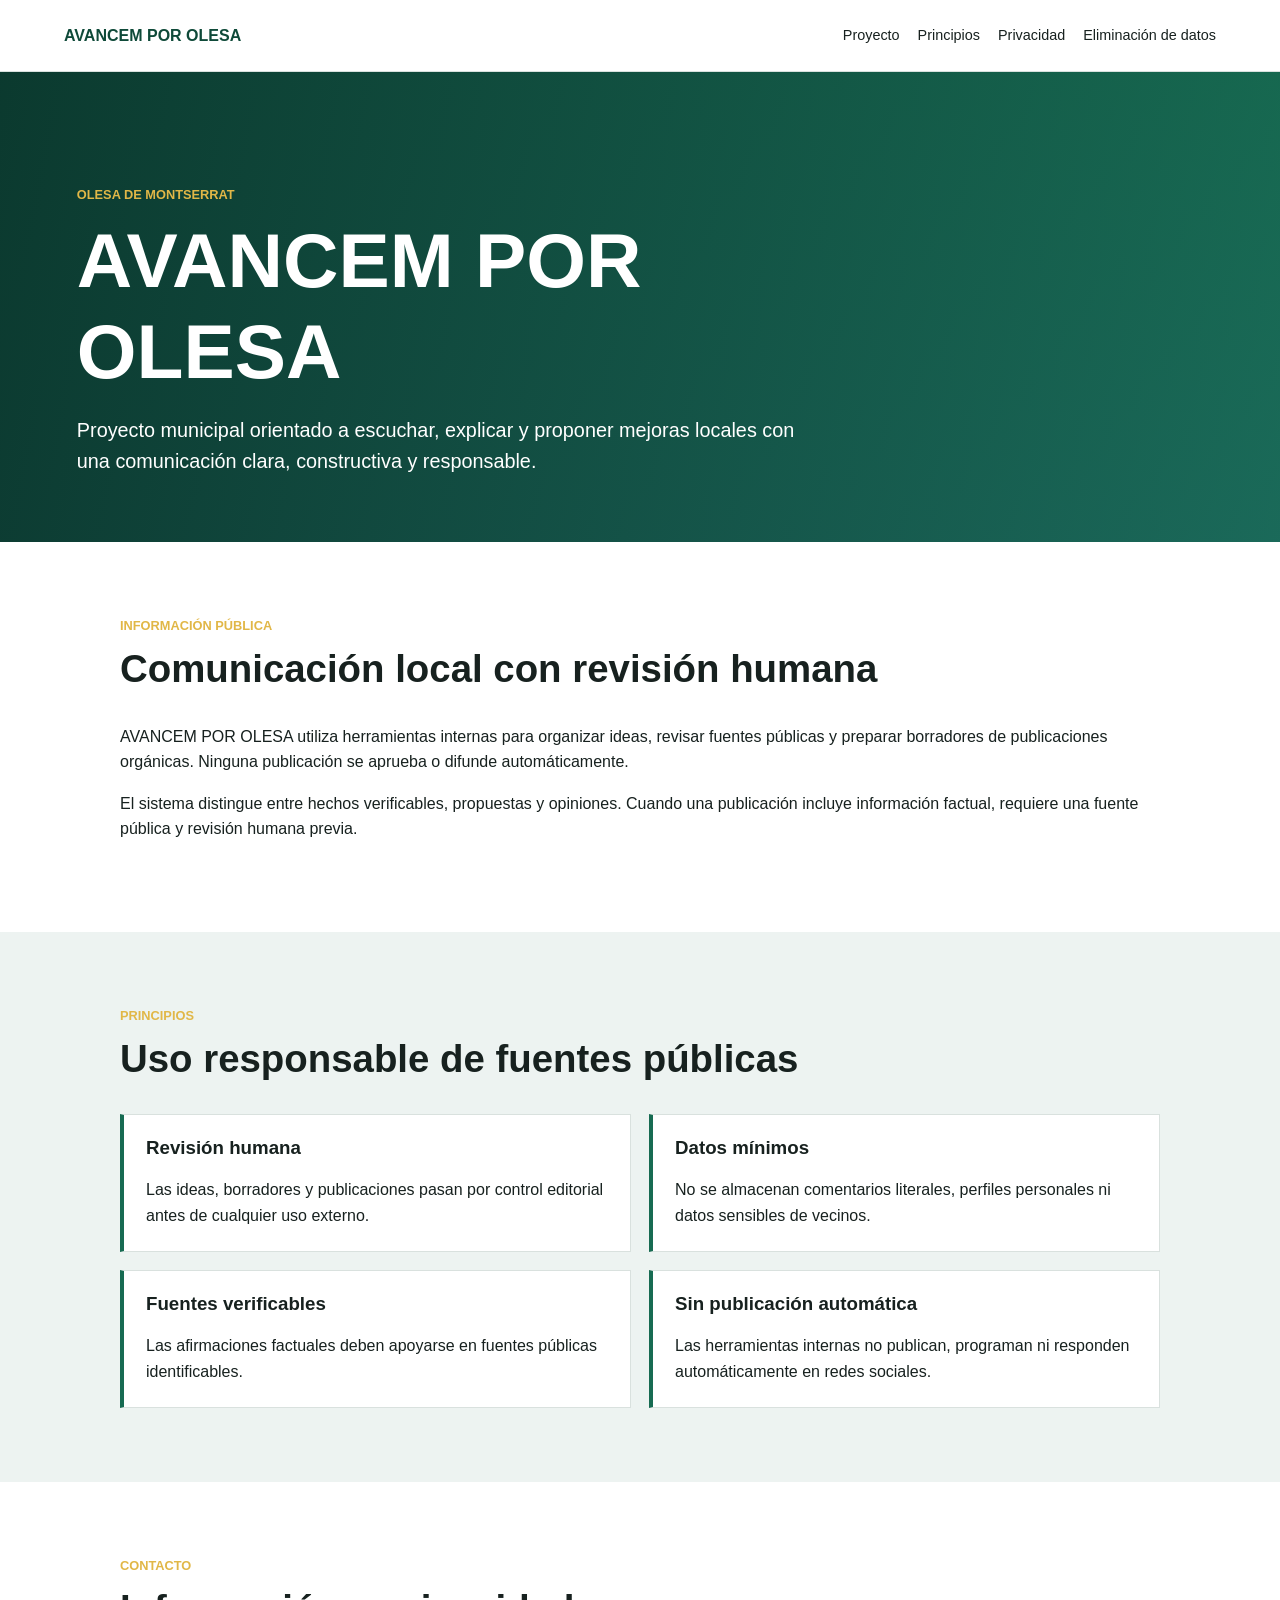
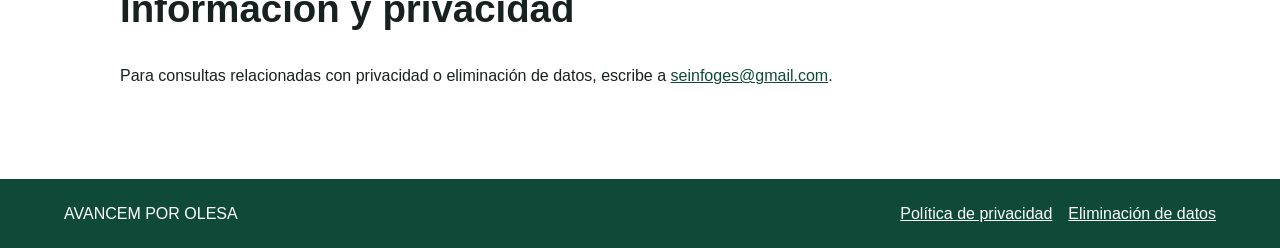
==== index.html @ 52d08c6c "Create AVANCEM POR OLESA public information site" ====
<!doctype html>
<html lang="es">
  <head>
    <meta charset="utf-8">
    <meta name="viewport" content="width=device-width, initial-scale=1">
    <title>AVANCEM POR OLESA</title>
    <meta name="description" content="Información pública del proyecto municipal AVANCEM POR OLESA.">
    <link rel="stylesheet" href="styles.css">
  </head>
  <body>
    <header class="site-header">
      <a class="brand" href="index.html">AVANCEM POR OLESA</a>
      <nav aria-label="Navegación principal">
        <a href="#proyecto">Proyecto</a>
        <a href="#principios">Principios</a>
        <a href="privacy.html">Privacidad</a>
        <a href="data-deletion.html">Eliminación de datos</a>
      </nav>
    </header>

    <main>
      <section class="hero">
        <div class="hero-inner">
          <p class="eyebrow">Olesa de Montserrat</p>
          <h1>AVANCEM POR OLESA</h1>
          <p class="hero-copy">
            Proyecto municipal orientado a escuchar, explicar y proponer mejoras
            locales con una comunicación clara, constructiva y responsable.
          </p>
        </div>
      </section>

      <section class="section" id="proyecto">
        <div class="content">
          <p class="eyebrow">Información pública</p>
          <h2>Comunicación local con revisión humana</h2>
          <p>
            AVANCEM POR OLESA utiliza herramientas internas para organizar ideas,
            revisar fuentes públicas y preparar borradores de publicaciones
            orgánicas. Ninguna publicación se aprueba o difunde automáticamente.
          </p>
          <p>
            El sistema distingue entre hechos verificables, propuestas y
            opiniones. Cuando una publicación incluye información factual,
            requiere una fuente pública y revisión humana previa.
          </p>
        </div>
      </section>

      <section class="section section-alt" id="principios">
        <div class="content">
          <p class="eyebrow">Principios</p>
          <h2>Uso responsable de fuentes públicas</h2>
          <div class="principles">
            <article>
              <h3>Revisión humana</h3>
              <p>Las ideas, borradores y publicaciones pasan por control editorial antes de cualquier uso externo.</p>
            </article>
            <article>
              <h3>Datos mínimos</h3>
              <p>No se almacenan comentarios literales, perfiles personales ni datos sensibles de vecinos.</p>
            </article>
            <article>
              <h3>Fuentes verificables</h3>
              <p>Las afirmaciones factuales deben apoyarse en fuentes públicas identificables.</p>
            </article>
            <article>
              <h3>Sin publicación automática</h3>
              <p>Las herramientas internas no publican, programan ni responden automáticamente en redes sociales.</p>
            </article>
          </div>
        </div>
      </section>

      <section class="section">
        <div class="content">
          <p class="eyebrow">Contacto</p>
          <h2>Información y privacidad</h2>
          <p>
            Para consultas relacionadas con privacidad o eliminación de datos,
            escribe a
            <a href="mailto:seinfoges@gmail.com">seinfoges@gmail.com</a>.
          </p>
        </div>
      </section>
    </main>

    <footer>
      <span>AVANCEM POR OLESA</span>
      <div>
        <a href="privacy.html">Política de privacidad</a>
        <a href="data-deletion.html">Eliminación de datos</a>
      </div>
    </footer>
  </body>
</html>
---- styles.css ----
:root {
  --ink: #17211f;
  --muted: #52605d;
  --paper: #f6f8f6;
  --surface: #ffffff;
  --line: #d9e1de;
  --green: #176b52;
  --green-dark: #0f4a39;
  --blue: #315f8b;
  --yellow: #e1b747;
}

* {
  box-sizing: border-box;
}

html {
  scroll-behavior: smooth;
}

body {
  margin: 0;
  color: var(--ink);
  background: var(--paper);
  font-family: Arial, Helvetica, sans-serif;
  line-height: 1.6;
}

a {
  color: var(--green-dark);
}

.site-header {
  display: flex;
  min-height: 72px;
  align-items: center;
  justify-content: space-between;
  gap: 24px;
  padding: 16px clamp(20px, 5vw, 72px);
  border-bottom: 1px solid var(--line);
  background: var(--surface);
}

.brand {
  color: var(--green-dark);
  font-size: 1rem;
  font-weight: 800;
  text-decoration: none;
}

nav {
  display: flex;
  flex-wrap: wrap;
  gap: 18px;
}

nav a {
  color: var(--ink);
  font-size: 0.9rem;
  text-decoration: none;
}

nav a:hover,
nav a[aria-current="page"] {
  color: var(--green);
  text-decoration: underline;
}

.hero {
  display: flex;
  min-height: 470px;
  align-items: end;
  padding: 64px clamp(20px, 6vw, 92px);
  color: #ffffff;
  background:
    linear-gradient(100deg, rgba(10, 56, 44, 0.96), rgba(23, 107, 82, 0.74)),
    linear-gradient(20deg, var(--blue), var(--green));
}

.hero-inner {
  max-width: 780px;
}

.eyebrow {
  margin: 0 0 10px;
  color: var(--yellow);
  font-size: 0.8rem;
  font-weight: 800;
  text-transform: uppercase;
}

h1,
h2,
h3 {
  margin-top: 0;
  line-height: 1.18;
}

h1 {
  margin-bottom: 18px;
  font-size: clamp(2.4rem, 6vw, 5rem);
}

h2 {
  font-size: clamp(1.65rem, 3vw, 2.4rem);
}

.hero-copy {
  max-width: 720px;
  margin: 0;
  font-size: 1.24rem;
}

.section {
  padding: 74px clamp(20px, 6vw, 92px);
  background: var(--surface);
}

.section-alt {
  background: #edf3f1;
}

.content {
  max-width: 1040px;
  margin: 0 auto;
}

.principles {
  display: grid;
  grid-template-columns: repeat(2, minmax(0, 1fr));
  gap: 18px;
}

.principles article {
  padding: 22px;
  border: 1px solid var(--line);
  border-left: 4px solid var(--green);
  background: var(--surface);
}

.principles p {
  margin-bottom: 0;
}

.notice {
  padding: 16px;
  border-left: 4px solid var(--yellow);
  background: #fff8dc;
}

.legal-page {
  padding: 58px 20px;
}

.legal-content {
  max-width: 860px;
  margin: 0 auto;
  padding: 34px;
  border: 1px solid var(--line);
  background: var(--surface);
}

.legal-content h1 {
  color: var(--green-dark);
  font-size: clamp(2rem, 5vw, 3.4rem);
}

.legal-content h2 {
  margin-top: 34px;
  font-size: 1.25rem;
}

.updated {
  color: var(--muted);
}

footer {
  display: flex;
  justify-content: space-between;
  gap: 18px;
  padding: 22px clamp(20px, 5vw, 72px);
  color: #ffffff;
  background: var(--green-dark);
}

footer div {
  display: flex;
  flex-wrap: wrap;
  gap: 16px;
}

footer a {
  color: #ffffff;
}

@media (max-width: 700px) {
  .site-header,
  footer {
    align-items: flex-start;
    flex-direction: column;
  }

  .hero {
    min-height: 390px;
  }

  .principles {
    grid-template-columns: 1fr;
  }

  .legal-content {
    padding: 22px;
  }
}
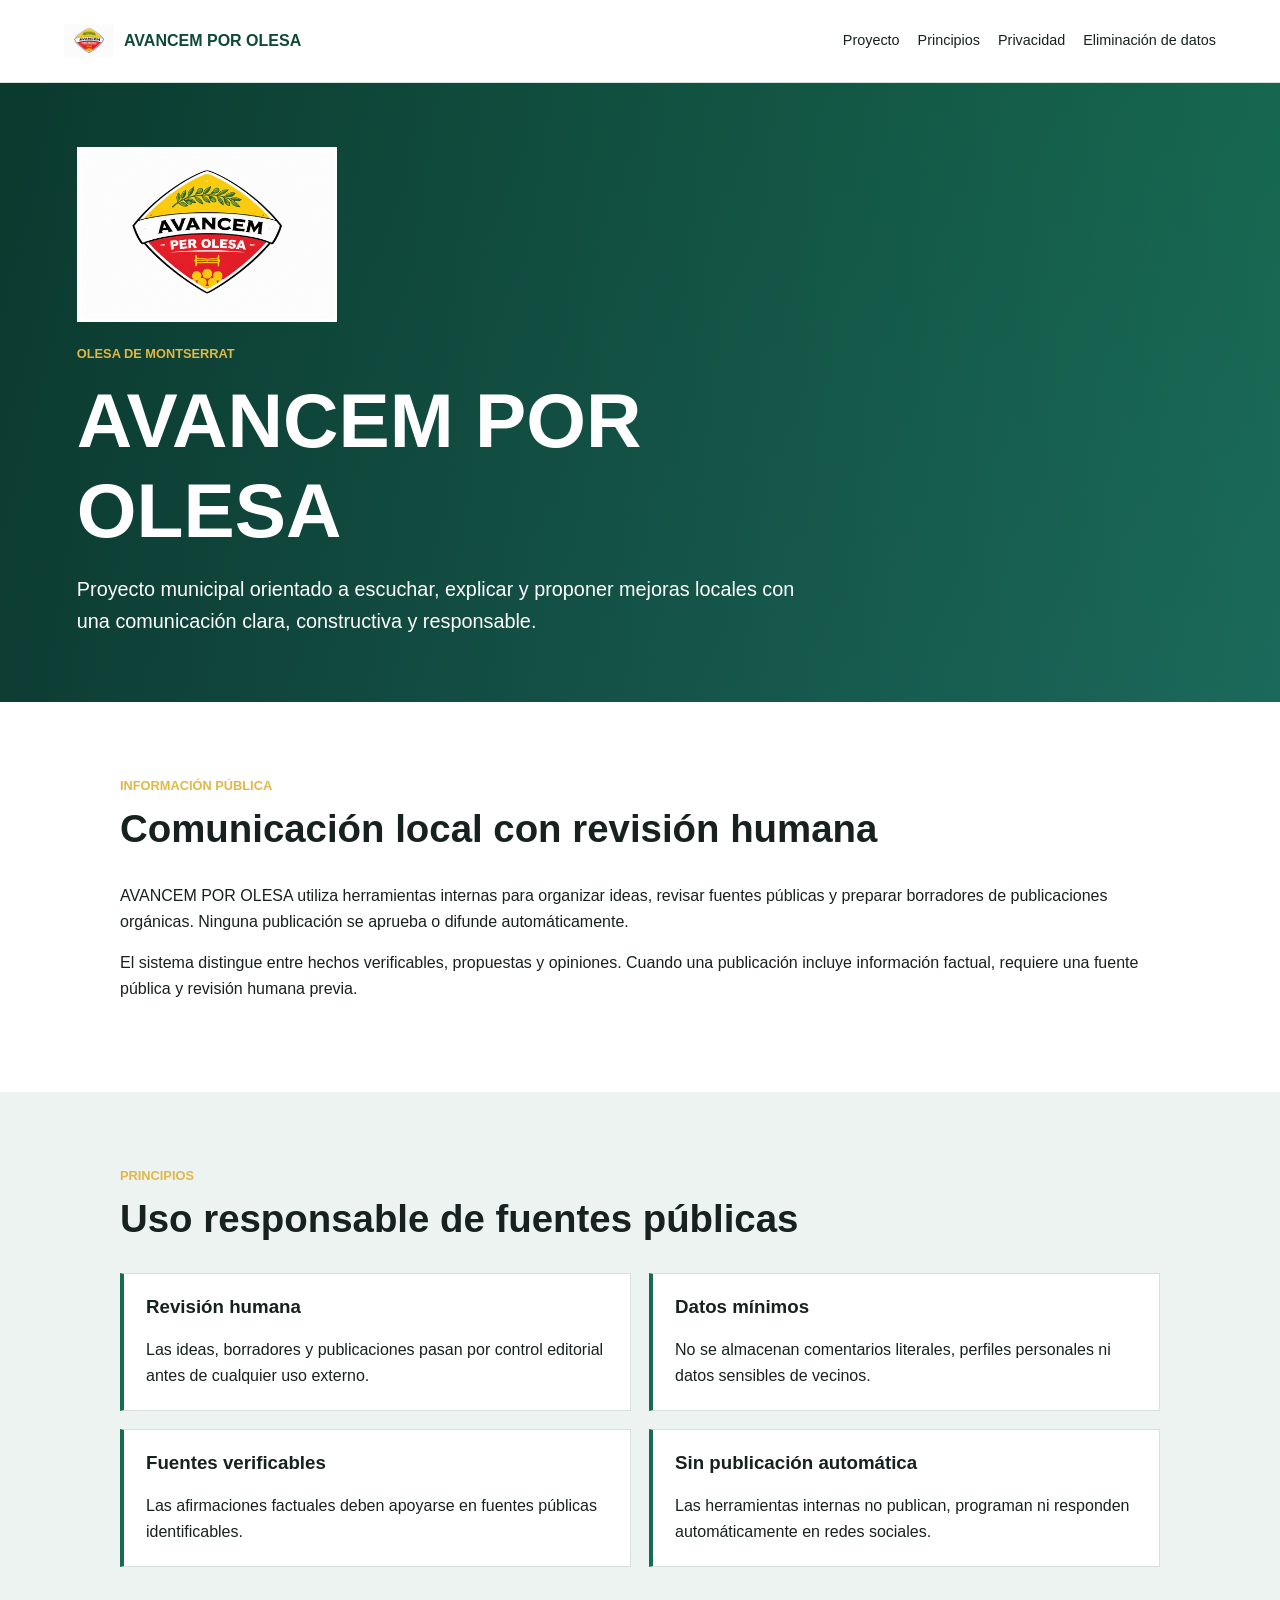
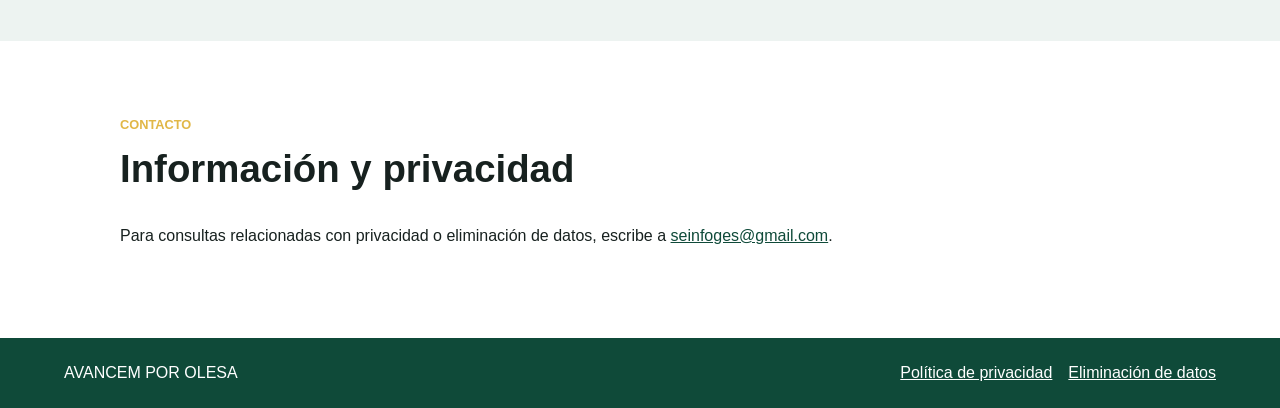
==== commit f36a4e50: "Add AVANCEM PER OLESA logo to public site" ====
--- a/index.html
+++ b/index.html
@@ -9,7 +9,10 @@
   </head>
   <body>
     <header class="site-header">
-      <a class="brand" href="index.html">AVANCEM POR OLESA</a>
+      <a class="brand" href="index.html">
+        <img src="assets/logo-avancem-per-olesa.png" alt="">
+        <span>AVANCEM POR OLESA</span>
+      </a>
       <nav aria-label="Navegación principal">
         <a href="#proyecto">Proyecto</a>
         <a href="#principios">Principios</a>
@@ -21,6 +24,7 @@
     <main>
       <section class="hero">
         <div class="hero-inner">
+          <img class="hero-logo" src="assets/logo-avancem-per-olesa.png" alt="Escudo de AVANCEM PER OLESA">
           <p class="eyebrow">Olesa de Montserrat</p>
           <h1>AVANCEM POR OLESA</h1>
           <p class="hero-copy">
--- a/styles.css
+++ b/styles.css
@@ -42,10 +42,19 @@
 }
 
 .brand {
+  display: inline-flex;
+  align-items: center;
+  gap: 10px;
   color: var(--green-dark);
   font-size: 1rem;
   font-weight: 800;
   text-decoration: none;
+}
+
+.brand img {
+  width: 50px;
+  height: 50px;
+  object-fit: contain;
 }
 
 nav {
@@ -81,6 +90,14 @@
   max-width: 780px;
 }
 
+.hero-logo {
+  display: block;
+  width: min(260px, 60vw);
+  margin-bottom: 22px;
+  border: 3px solid rgba(255, 255, 255, 0.82);
+  background: #ffffff;
+}
+
 .eyebrow {
   margin: 0 0 10px;
   color: var(--yellow);
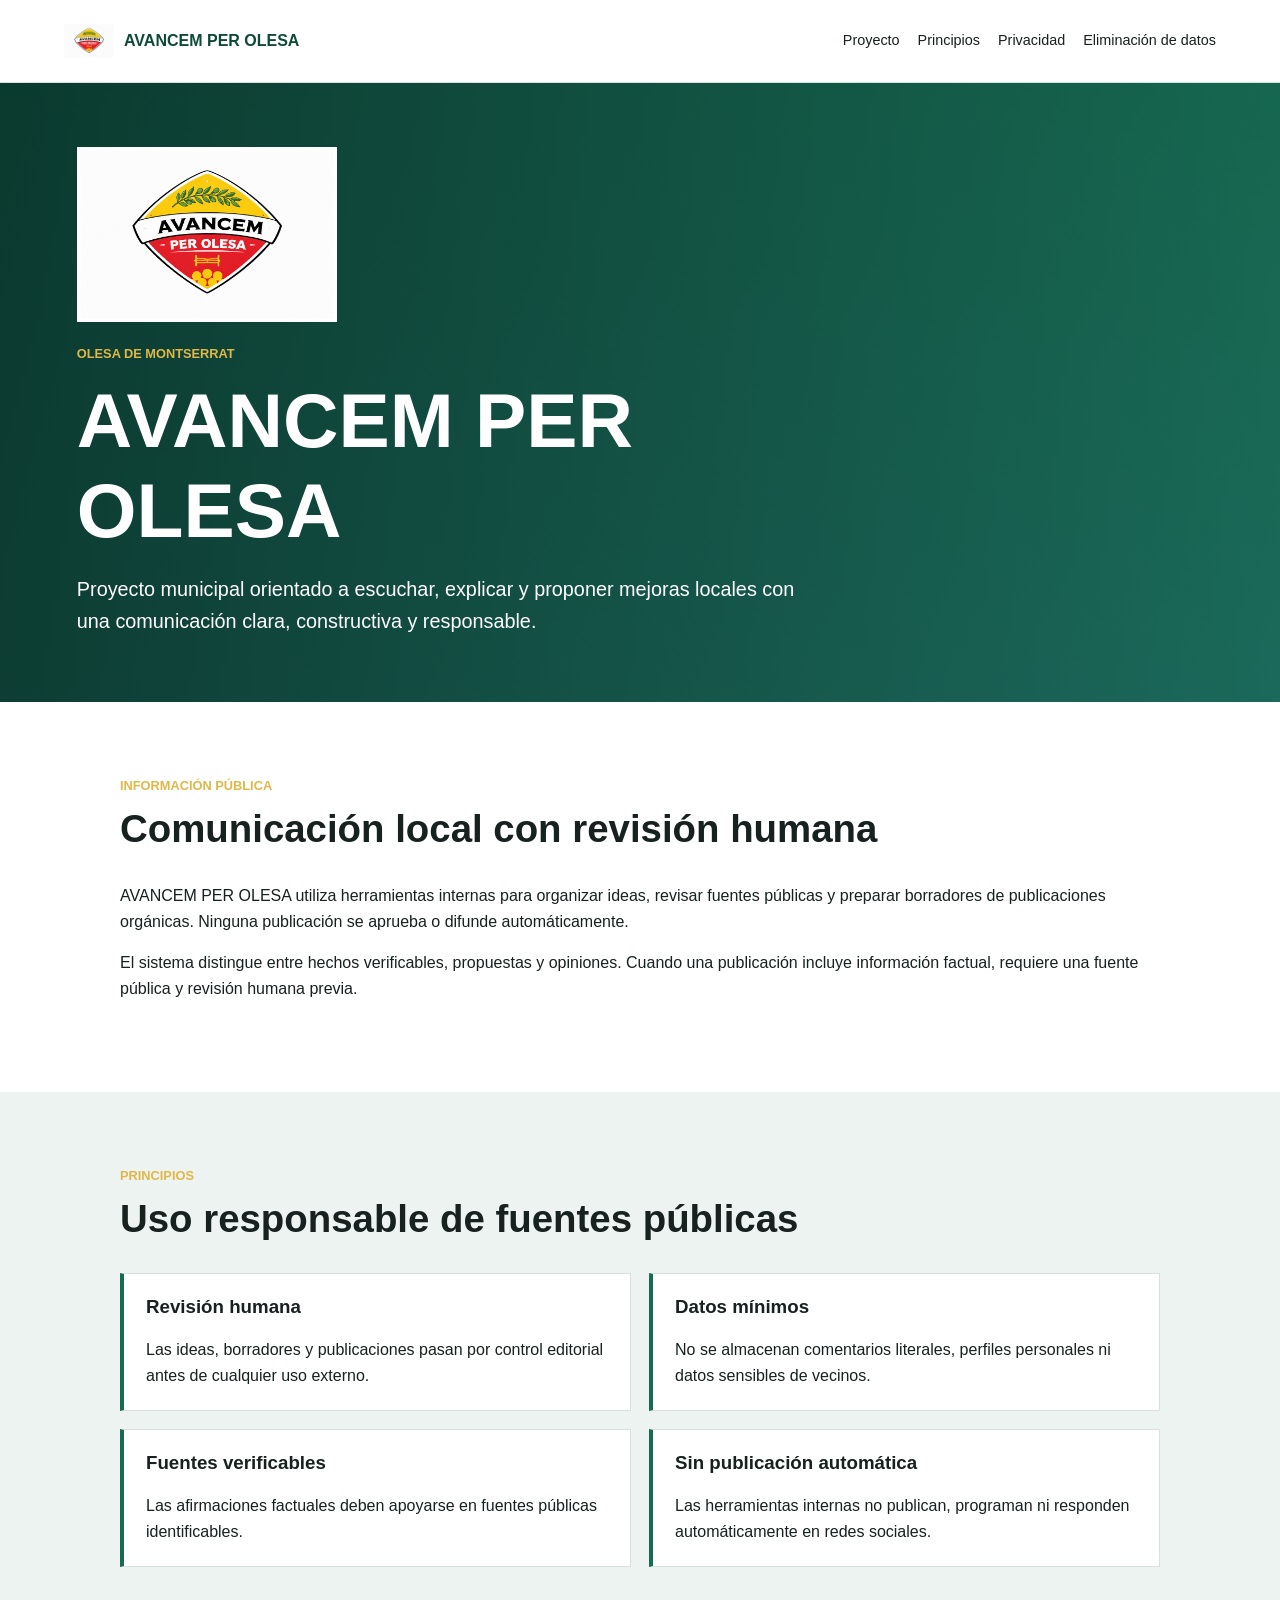
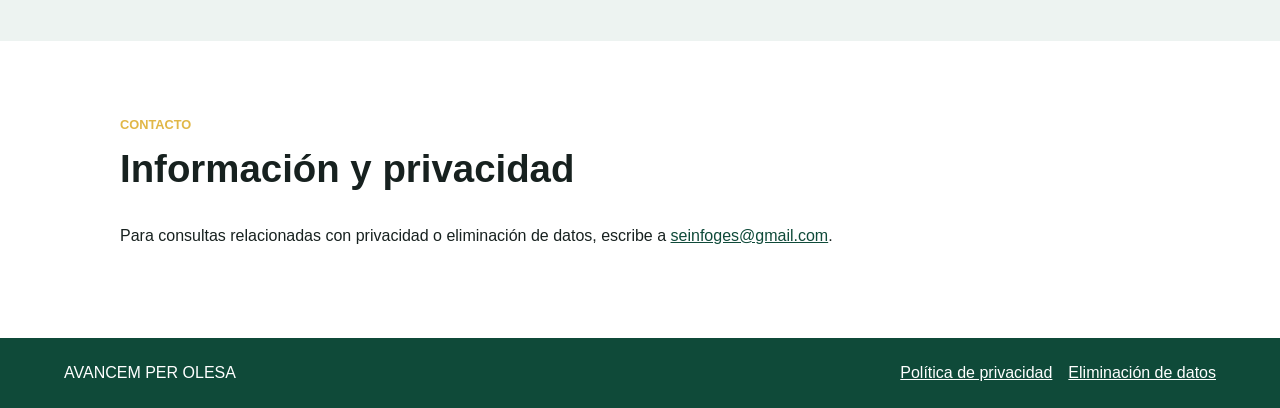
==== commit b7397bb4: "Correct public name to AVANCEM PER OLESA" ====
--- a/index.html
+++ b/index.html
@@ -3,15 +3,15 @@
   <head>
     <meta charset="utf-8">
     <meta name="viewport" content="width=device-width, initial-scale=1">
-    <title>AVANCEM POR OLESA</title>
-    <meta name="description" content="Información pública del proyecto municipal AVANCEM POR OLESA.">
+    <title>AVANCEM PER OLESA</title>
+    <meta name="description" content="Información pública del proyecto municipal AVANCEM PER OLESA.">
     <link rel="stylesheet" href="styles.css">
   </head>
   <body>
     <header class="site-header">
       <a class="brand" href="index.html">
         <img src="assets/logo-avancem-per-olesa.png" alt="">
-        <span>AVANCEM POR OLESA</span>
+        <span>AVANCEM PER OLESA</span>
       </a>
       <nav aria-label="Navegación principal">
         <a href="#proyecto">Proyecto</a>
@@ -26,7 +26,7 @@
         <div class="hero-inner">
           <img class="hero-logo" src="assets/logo-avancem-per-olesa.png" alt="Escudo de AVANCEM PER OLESA">
           <p class="eyebrow">Olesa de Montserrat</p>
-          <h1>AVANCEM POR OLESA</h1>
+          <h1>AVANCEM PER OLESA</h1>
           <p class="hero-copy">
             Proyecto municipal orientado a escuchar, explicar y proponer mejoras
             locales con una comunicación clara, constructiva y responsable.
@@ -39,7 +39,7 @@
           <p class="eyebrow">Información pública</p>
           <h2>Comunicación local con revisión humana</h2>
           <p>
-            AVANCEM POR OLESA utiliza herramientas internas para organizar ideas,
+            AVANCEM PER OLESA utiliza herramientas internas para organizar ideas,
             revisar fuentes públicas y preparar borradores de publicaciones
             orgánicas. Ninguna publicación se aprueba o difunde automáticamente.
           </p>
@@ -90,7 +90,7 @@
     </main>
 
     <footer>
-      <span>AVANCEM POR OLESA</span>
+      <span>AVANCEM PER OLESA</span>
       <div>
         <a href="privacy.html">Política de privacidad</a>
         <a href="data-deletion.html">Eliminación de datos</a>
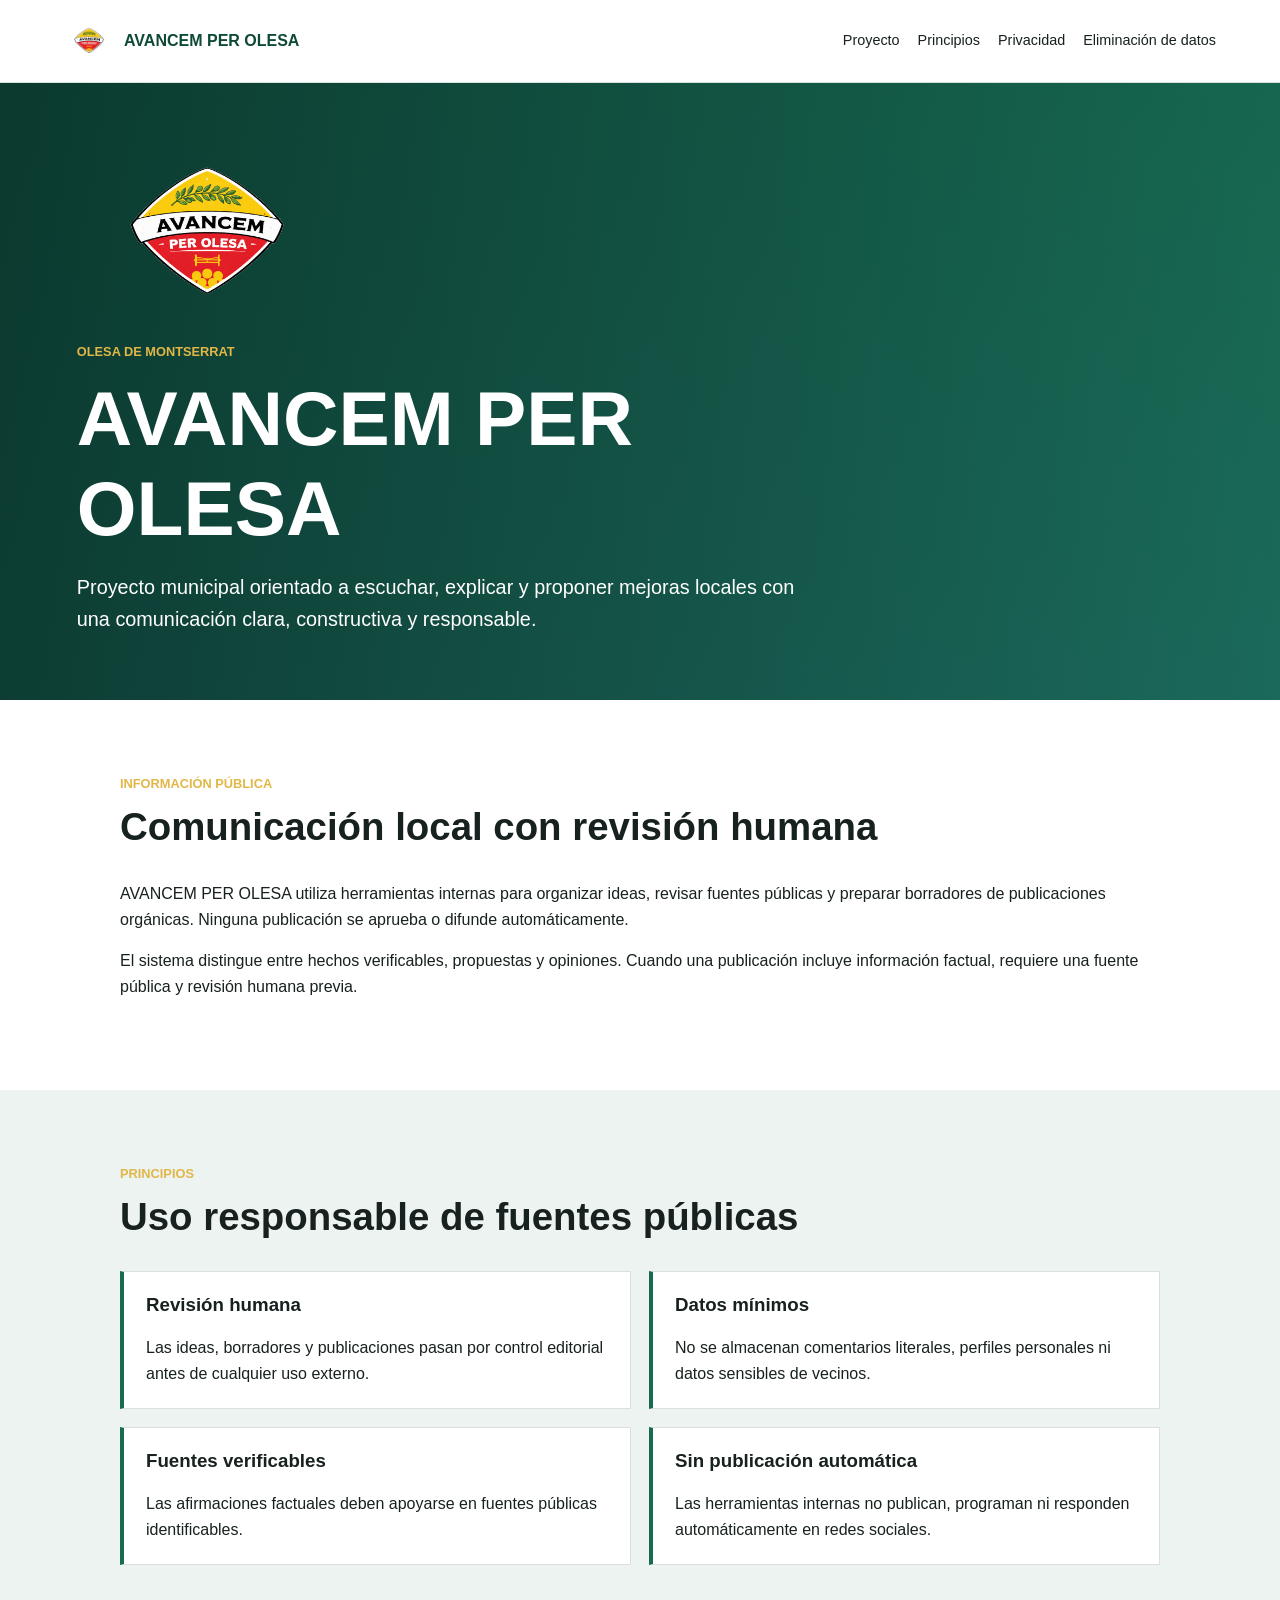
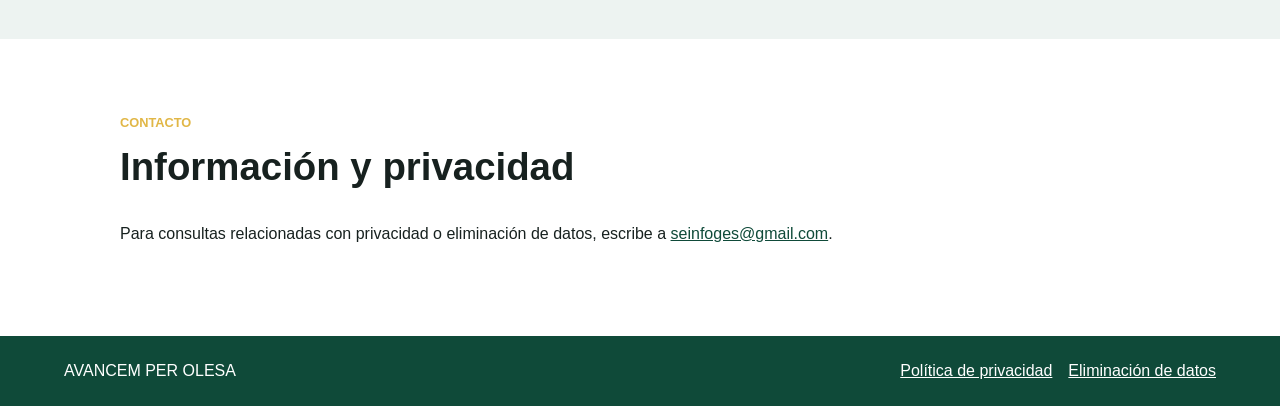
==== commit ffb578d0: "Version logo asset to bypass stale browser cache" ====
--- a/index.html
+++ b/index.html
@@ -10,7 +10,7 @@
   <body>
     <header class="site-header">
       <a class="brand" href="index.html">
-        <img src="assets/logo-avancem-per-olesa.png" alt="">
+        <img src="assets/logo-avancem-per-olesa-v2.png" alt="">
         <span>AVANCEM PER OLESA</span>
       </a>
       <nav aria-label="Navegación principal">
@@ -24,7 +24,7 @@
     <main>
       <section class="hero">
         <div class="hero-inner">
-          <img class="hero-logo" src="assets/logo-avancem-per-olesa.png" alt="Escudo de AVANCEM PER OLESA">
+          <img class="hero-logo" src="assets/logo-avancem-per-olesa-v2.png" alt="Escudo de AVANCEM PER OLESA">
           <p class="eyebrow">Olesa de Montserrat</p>
           <h1>AVANCEM PER OLESA</h1>
           <p class="hero-copy">
--- a/styles.css
+++ b/styles.css
@@ -94,8 +94,6 @@
   display: block;
   width: min(260px, 60vw);
   margin-bottom: 22px;
-  border: 3px solid rgba(255, 255, 255, 0.82);
-  background: #ffffff;
 }
 
 .eyebrow {
